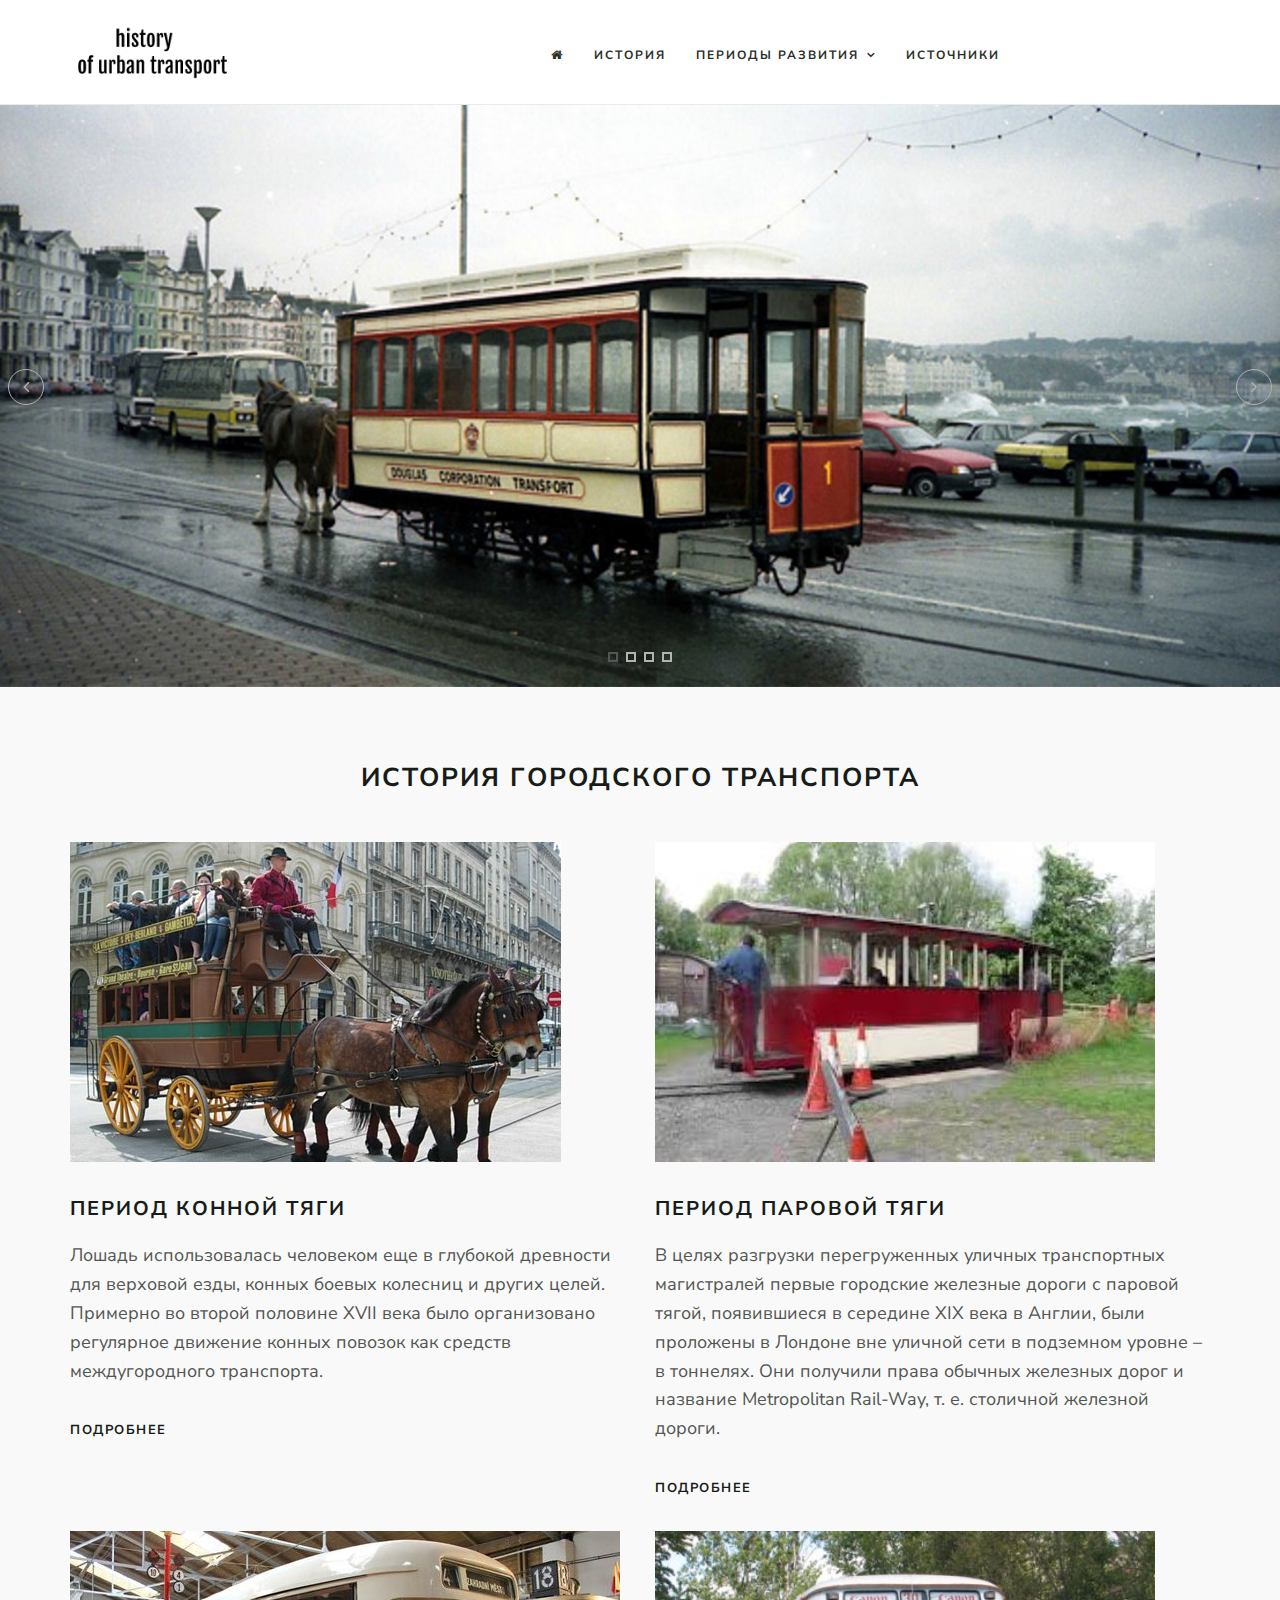
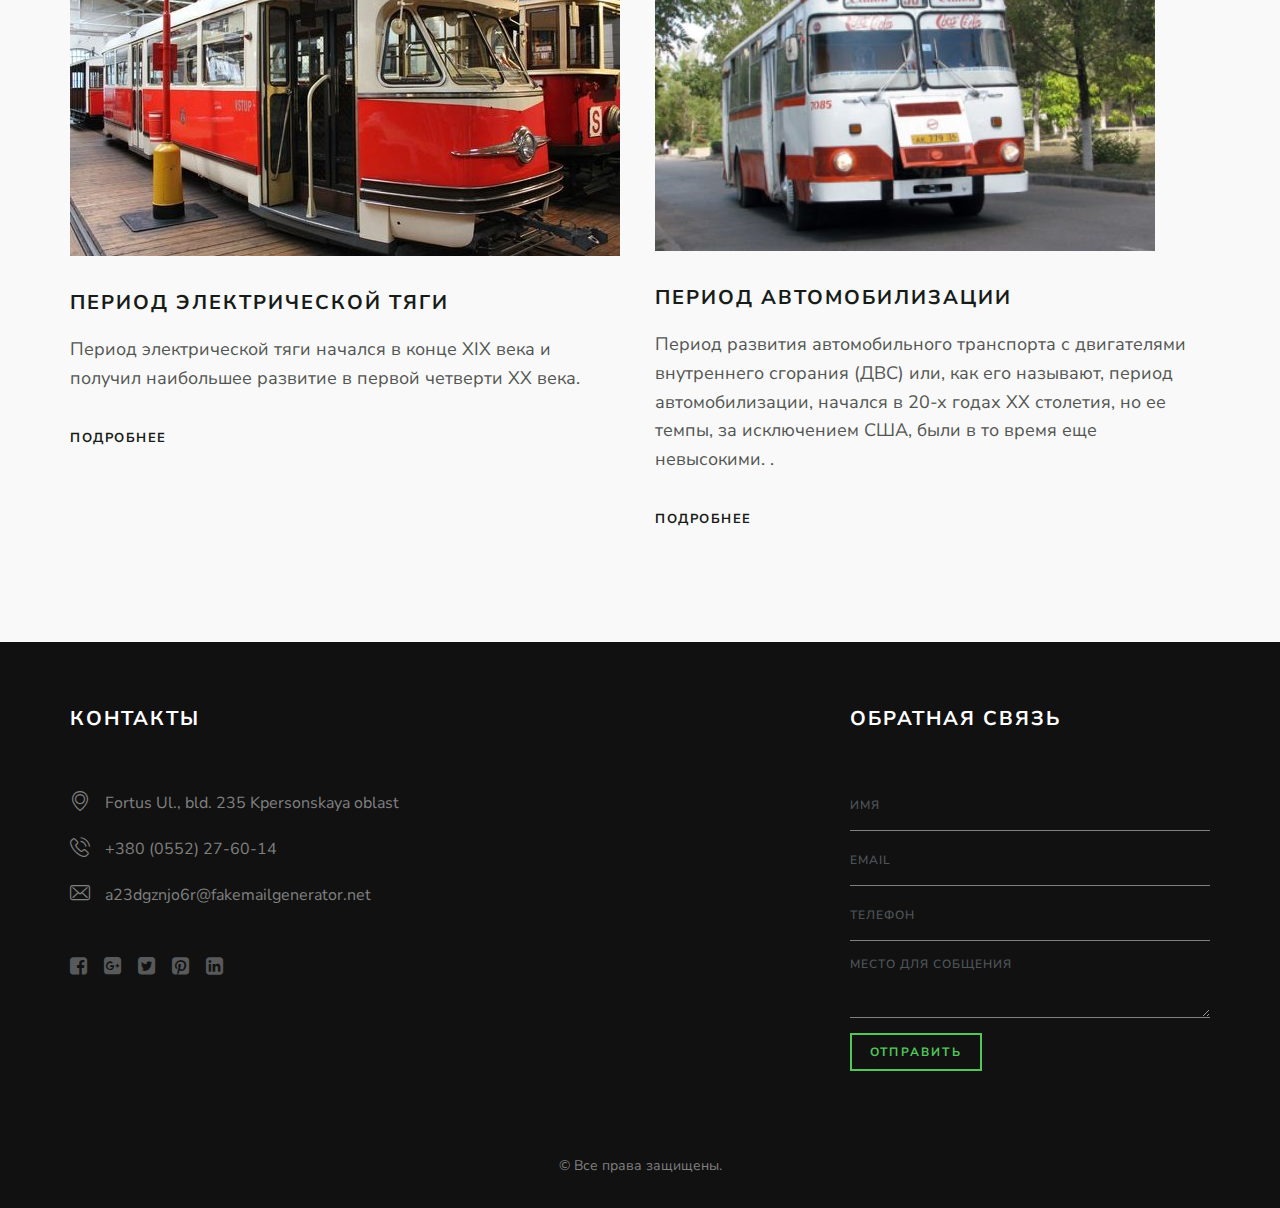
==== index.html @ 73768a70 "final" ====
<!DOCTYPE html>
<html lang="en">

<head>
    <meta charset="utf-8">
    <meta http-equiv="X-UA-Compatible" content="IE=edge">
    <meta name="viewport" content="width=device-width, initial-scale=1">
    <!-- The above 3 meta tags *must* come first in the head; any other head content must come *after* these tags -->
    <meta name="description" content="">
    <meta name="keywords" content="">
    <title>Jessica - Nutritionist Website Template</title>
    <!-- Bootstrap -->
    <link href="css/bootstrap.min.css" rel="stylesheet">
    <!-- Style CSS -->
    <link href="css/style.css" rel="stylesheet">
    <!-- Google Fonts -->
    <link href="https://fonts.googleapis.com/css?family=Nunito+Sans:200,200i,300,300i,400,400i,600,600i,700,700i,800,800i,900,900i"
          rel="stylesheet">
    <link href="https://fonts.googleapis.com/css?family=PT+Serif:400,400i,700,700i" rel="stylesheet">
    <link href="css/owl.carousel.min.css" rel="stylesheet">
    <link href="css/owl.theme.default.css" rel="stylesheet">
    <!-- FontAwesome CSS -->
    <link rel="stylesheet" type="text/css" href="css/fontello.css">
    <link href="css/font-awesome.min.css" rel="stylesheet">
    <!-- HTML5 shim and Respond.js for IE8 support of HTML5 elements and media queries -->
    <!-- WARNING: Respond.js doesn't work if you view the page via file:// -->
    <!--[if lt IE 9]>
    <script src="https://oss.maxcdn.com/html5shiv/3.7.3/html5shiv.min.js"></script>
    <script src="https://oss.maxcdn.com/respond/1.4.2/respond.min.js"></script>
    <![endif]-->
</head>

<body>
<div class="header-wrapper">
    <div class="container">
        <div class="row">
            <div class="col-lg-2 col-md-2 col-sm-12 col-xs-12">
                <a href="index.html"><img src="./images/logo.jpg" alt=""></a>
            </div>
            <div class="col-lg-8 col-md-10 col-sm-12 col-xs-12">
                <div class="navigation">
                    <div id="navigation">
                        <ul>
                            <li class="active"><a href="index.html" title="На главную"><i class="fa fa-home"></i></a>
                            </li>
                            <li><a href="history.html">История</a></li>
                            <li class="has-sub"><a href="">Периоды развития</a>
                                <ul>
                                    <li><a href="period-1.html">Период конной тяги
                                    </a></li>
                                    <li><a href="period-2.html">Период паровой тяги
                                    </a></li>
                                    <li><a href="period-3.html">Период электрической тяги
                                    </a></li>
                                    <li><a href="period-4.html">Период автомобилизации
                                    </a></li>
                                </ul>
                            </li>
                            <li><a href="sources.html">Источники</a></li>
                        </ul>
                    </div>
                </div>
            </div>
        </div>
    </div>
</div>
<!-- header-section close -->
<!-- slider-start -->
<div class="slider">
    <div class="owl-carousel slider">
        <div class="item">
            <div class="slider-img">
                <img src="./images/slider-1.jpg">
            </div>
        </div>
        <div class="item">
            <div class="slider-img">
                <img src="./images/slider-2.jpg">
            </div>
        </div>
        <div class="item">
            <div class="slider-img">
                <img src="./images/slider-3.jpg">
            </div>
        </div>
        <div class="item">
            <div class="slider-img">
                <img src="./images/slider-4.jpg">
            </div>
        </div>
    </div>
</div>
<!-- slider-close -->
<!-- service-start -->
<div class="space-medium bg-light">
    <div class="container">
        <div class="row">
            <div class="col-lg-12 col-md-12 col-sm-12 col-xs-12">
                <div class="section-title">
                    <!-- section title start-->
                    <h1>История городского транспорта</h1>
                </div>
                <!-- /.section title start-->
            </div>
        </div>
        <div class="row">
            <div class="col-lg-6 col-md-6 col-sm-12 col-xs-12">
                <div class="service-block ">
                    <div class="service-img"><a href="#"><img src="./images/service-1.jpg"></a></div>
                    <div class="service-content">
                        <h3><a href="#">Период конной тяги</a></h3>
                        <p> Лошадь использовалась человеком еще в глубокой древности для верховой езды, конных боевых
                            колесниц и других целей. Примерно во второй половине XVII века было организовано регулярное
                            движение конных повозок как средств междугородного транспорта. </p>
                        <a href="period-1.html" class="btn-link">Подробнее</a>
                    </div>
                </div>
            </div>
            <div class="col-lg-6 col-md-6 col-sm-12 col-xs-12">
                <div class="service-block ">
                    <div class="service-img"><a href="#"><img src="./images/service-2.jpg"></a></div>
                    <div class="service-content">
                        <h3><a href="#">Период паровой тяги</a></h3>
                        <p> В целях разгрузки перегруженных уличных транспортных магистралей первые городские железные
                            дороги с паровой тягой, появившиеся в середине XIX века в Англии, были проложены в Лондоне
                            вне уличной сети в подземном уровне – в тоннелях. Они получили права обычных железных дорог
                            и название Metropolitan Rail-Way, т. е. столичной железной дороги.
                        </p>
                        <a href="period-2.html" class="btn-link">Подробнее</a>
                    </div>
                </div>
            </div>
        </div>
        <div class="row">
            <div class="col-lg-6 col-md-6 col-sm-12 col-xs-12">
                <div class="service-block ">
                    <div class="service-img"><a href="#"><img src="./images/service-3.jpg"></a></div>
                    <div class="service-content">
                        <h3><a href="#">Период электрической тяги
                        </a></h3>
                        <p> Период электрической тяги начался в конце XIX века и получил наибольшее развитие в первой
                            четверти XX века. </p>
                        <a href="period-3.html" class="btn-link">Подробнее</a>
                    </div>
                </div>
            </div>
            <div class="col-lg-6 col-md-6 col-sm-12 col-xs-12">
                <div class="service-block ">
                    <div class="service-img"><a href="#"><img src="./images/service-4.jpg"></a></div>
                    <div class="service-content">
                        <h3><a href="#">Период автомобилизации </a></h3>
                        <p>Период развития автомобильного транспорта с двигателями внутреннего сгорания (ДВС) или, как
                            его называют, период автомобилизации, начался в 20-х годах XX столетия, но ее темпы, за
                            исключением США, были в то время еще невысокими.
                            .
                        </p>
                        <a href="period-4.html" class="btn-link">Подробнее</a>
                    </div>
                </div>
            </div>
        </div>
    </div>
</div>
<!-- service-close -->

<!-- footer start -->
<div class="footer">
    <div class="container">
        <div class="row">
            <!-- footer-about-start -->
            <div class="col-lg-4 col-md-4 col-sm-4 col-xs-12 ">
                <div class="footer-widget">
                    <h3 class="footer-title">Контакты</h3>
                    <div class="">
                        <ul>
                            <li><i class="icon-placeholder"></i>Fortus Ul., bld. 235
                                Kрersonskaya oblast
                            </li>
                            <li><i class="icon-phone-call"></i>+380 (0552) 27-60-14</li>
                            <li><i class="icon-envelope"></i>a23dgznjo6r@fakemailgenerator.net</li>
                        </ul>
                    </div>
                    <div class="footer-social">
                        <a href=""><span><i class="fa fa-facebook-square"></i></span></a>
                        <a href=""><span><i class="fa fa-google-plus-square"></i></span> </a>
                        <a href=""><span class="active"><i class="fa fa-twitter-square"></i> </span></a>
                        <a href=""><span><i class=" fa fa-pinterest-square"></i> </span></a>
                        <a href=""><span><i class="fa fa-linkedin-square"></i></span></a></div>
                </div>
            </div>
            <!-- footer-useful links-start -->
            <div class=" col-lg-4 col-md-4 col-sm-4 col-xs-12">
                <div class="footer-widget">
                </div>
            </div>
            <!-- footer-useful links-close -->
            <!-- footer-form-start -->
            <div class=" col-lg-4 col-md-4 col-sm-4 col-xs-12">
                <div class="footer-widget">
                    <h3 class="footer-title">обратная связь</h3>
                    <form>
                        <div class="form-group">
                            <label class="control-label sr-only" for="name"></label>
                            <input id="name" type="text" class="form-control" placeholder="Имя">
                        </div>
                        <div class="form-group">
                            <label class="control-label sr-only" for="Email"></label>
                            <input id="email" type="text" class="form-control" placeholder="Email">
                        </div>
                        <div class="form-group">
                            <label class="control-label sr-only" for="Phone"></label>
                            <input id="phone" type="text" class="form-control" placeholder="Телефон">
                        </div>
                        <div class="form-group">
                            <label class="control-label sr-only" for="textarea"></label>
                            <textarea class="form-control" id="textarea" name="textarea" rows="3"
                                      placeholder="Место для собщения"></textarea>
                        </div>
                        <button class="btn btn-primary btn-sm">отправить</button>
                    </form>
                </div>
            </div>
            <!-- footer-tiny-text-start -->
            <div class="col-lg-12 col-md-12 col-sm-12 col-xs-12">
                <div class="tiny-footer">
                    <p>© Все права защищены.</p>
                </div>
            </div>
            <!-- footer-tiny-text-start -->
            <!-- footer-form-close -->
        </div>
    </div>
</div>
<!-- jQuery (necessary for Bootstrap's JavaScript plugins) -->
<script src="js/jquery.min.js" type="text/javascript"></script>
<!-- Include all compiled plugins (below), or include individual files as needed -->
<script src="js/bootstrap.min.js" type="text/javascript"></script>
<script src="js/navigation.js" type="text/javascript"></script>
<script src="js/menumaker.js" type="text/javascript"></script>
<script type="text/javascript" src="js/jquery.sticky.js"></script>
<script type="text/javascript" src="js/sticky-header.js"></script>
<script type="text/javascript" src="js/owl.carousel.min.js"></script>
<script type="text/javascript" src="js/slider.js"></script>
<script type="text/javascript" src="js/testimonial-slider.js"></script>
</body>

</html>
---- css/style.css ----
@charset "UTF-8";

/* CSS Document */

/*------------------------------------------------------------------

Template Name:      Jessica - Nutritionist Website Template
Version:            1.0.0
Created Date:       9/08/2017 
Created by :        https://easetemplate.com/ 

------------------------------------------------------------------
[CSS Table of contents]

1.  Body / Typography 
2.  Form Elements
3.  Buttons
4.  General / Elements
        4.1 Section space
        4.2 Margin space
        4.3 Padding space
        4.4 Background color
        4.5 Features
        4.7 Call to actions
        4.8 Img hover effect
        4.9 Icon
        -----------------------
5. Header / Navigations
        5.1 Header Regular
        5.2 Header Transparent
        5.3 Navigation Regular
        5.4 Page Header

        -----------------------
6. Slider
        6.1 Slider
        -----------------------
7. Content
8. Footers
9. Pages
    9.1  Service
    9.2  Service Single / sidebar with sidenav
    9.3  Testimonial
    9.4  Contact us
    9.5  Styleguide
    9.6  404 error
    ------------------------------------
10.Blog
    10.1 Blog Default
    10.2 Blog Single
    ------------------------------------
11.Sidebar
    11.1 Widget
    ------------------------------------

13. Media Queries

------------------------------------------------------------------*/

/*-----------------------------------
    1. Body / Typography 
-----------------------------------*/

body { font-family: 'Nunito Sans', sans-serif; font-size: 18px; letter-spacing: 0px; color: #525652; font-weight: 400; line-height: 26px; }
h1, h2, h3, h4, h5, h6 { font-weight: 700; color: #181c18; font-family: 'Nunito Sans', sans-serif; margin: 0px 0px 15px 0px; text-transform: uppercase; letter-spacing: 2px; }
h1 { font-size: 26px; }
h2 { font-size: 22px; line-height: 30px; }
h3 { font-size: 20px; line-height: 34px; }
h4 { font-size: 18px; line-height: 30px; }
h5 { font-size: 16px; line-height: 28px; }
h6 { font-size: 14px; }
p { margin: 0 0 30px; line-height: 1.6; }
p:last-child { margin: 0px; }
ul, ol { list-style: none; margin: 0; padding: 0; }
a { text-decoration: none; color: #181c18; -webkit-transition: all 0.3s; -moz-transition: all 0.3s; transition: all 0.3s; }
a:focus, a:hover { text-decoration: none; color: #52c75a; }
.lead { font-size: 21px; font-weight: 300; line-height: 1.5; font-family: 'PT Serif', serif; color: #52c75a; margin-bottom: 30px; font-style: italic; }
.blockquote { border-bottom: 1px solid #ededed; border-top: 1px solid #ededed; color: #181c18; }
.blockquote-content p { font-family: 'Nunito Sans', sans-serif; color: #181c18; margin-bottom: 15px; margin-top: 15px; line-height: 1.6; font-weight: 400; font-size: 30px; }
.blocquote-author { }
.blockquote-icon { font-size: 30px; color: #52c75a; font-family: FontAwesome; font-style: normal; float: left; margin-right: 15px; margin-top: 8px; }
strong { color: #111; font-weight: 700; margin-right: 8px; }
hr { border-bottom: 1px solid #ededed; margin-bottom: 40px; margin-top: 40px; }

/*----------------------- 
    2 Form Elements:
-------------------------*/
label { }
.control-label { font-size: 12px; letter-spacing: 1.5px; text-transform: uppercase; color: #9b9a98; }
.form-control:focus { }
.textarea.form-control { }
.required { }
.input-group, .form-group { }
.form-control { font-style: normal; text-transform: uppercase; letter-spacing: 1px; border: 0; color: #767a7e; font-size: 12px; font-weight: 600; width: 100%; height: 50px; padding: 10px 0px; line-height: 1.42857143; background-image: none; background-color: transparent; border-radius: 0px; margin-bottom: 10px; -webkit-box-shadow: inset 0 0px 0px rgba(0, 0, 0, .075); box-shadow: inset 0 0px 0px rgba(0, 0, 0, .075); border-bottom: 2px solid #d3d3d3; }
.input-group { position: relative; display: table; border-collapse: separate; }
input[type=checkbox], input[type=radio] { margin: 8px 0 0; margin-top: 1px\9; line-height: normal; }
.input-group-addon { border-radius: 0px; }
input::-webkit-input-placeholder { color: #4d5457 !important; }
textarea::-webkit-input-placeholder { color: #4d5457 !important; }
.input-group-addon { background-color: #eaf0f2; border: 1px solid #eaf0f2; }

/*-------------- align ------------*/

/* =WordPress Core
-------------------------------------------------------------- */

.alignnone { margin: 5px 20px 20px 0; }
.aligncenter, div.aligncenter { display: block; margin: 5px auto 5px auto; }
.alignright { float: right; margin: 0px 0 30px 30px; }
.alignleft { float: left; margin: 0px 30px 0px 0; }
a img.alignright { float: right; margin: 0px 0 30px 30px; }
a img.alignnone { margin: 5px 20px 20px 0; }
a img.alignleft { float: left; margin: 5px 20px 20px 0; }
a img.aligncenter { display: block; margin-left: auto; margin-right: auto; }
.wp-caption { background: #fff; border: 1px solid #f0f0f0; max-width: 96%;    /* Image does not overflow the content area */ padding: 5px 3px 10px; text-align: center; }
.wp-caption.alignnone { margin: 5px 20px 20px 0; }
.wp-caption.alignleft { margin: 5px 20px 20px 0; }
.wp-caption.alignright { margin: 5px 0 20px 20px; }
.wp-caption img { border: 0 none; height: auto; margin: 0; max-width: 98.5%; padding: 0; width: auto; }
.wp-caption p.wp-caption-text { font-size: 11px; line-height: 17px; margin: 0; padding: 0 4px 5px; }

/*-----------------------------------
    3. Buttons 
-----------------------------------*/
.btn { font-family: 'Nunito Sans', sans-serif; font-size: 12px; text-transform: uppercase; font-weight: 700; padding: 12px 22px; margin-bottom: 4px; letter-spacing: 2.2px; border-radius: 0px; border: 2px solid #555555; -webkit-transition: all 0.3s; -moz-transition: all 0.3s; transition: all 0.3s; word-wrap: break-word; white-space: normal !important; }
.btn-primary { background-color: transparent; border: 2px solid #52c75a; color: #52c75a; }
.btn-primary:hover { background-color: #52c75a; border: 2px solid #52c75a; color: #fff; }
.btn-primary.focus, .btn-primary:focus { background-color: #52c75a; border: 2px solid #52c75a; color: #fff; }
.btn-default { background-color: transparent; border: 2px solid #555555; color: #555555; }
.btn-default:hover { background-color: #555555; border: 2px solid #555555; color: #fff; }
.btn-default.focus, .btn-default:focus { background-color: #555555; border: 2px solid #555555; color: #fff; }
.btn-lg { padding: 15px 36px; font-size: 15px; }
.btn-sm { padding: 8px 18px; font-size: 12px; }
.btn-xs { padding: 6px 16px; font-size: 10px; }
.btn-link { color: #181c18; font-size: 13px; font-weight: 700; letter-spacing: 1.5px; text-transform: uppercase; -webkit-transition: all 0.3s; -moz-transition: all 0.3s; transition: all 0.3s; }
.btn-link:hover { color: #52c75a; text-decoration: none; }
button.btn { margin-right: -1px; }

/*-----------------------------------
    4. General / Elements 
-----------------------------------*/

/*----------------------- 
    4.1 Section space :
-------------------------*/

/*Note: Section space help to create top bottom space;*/

.space-small { padding-top: 40px; padding-bottom: 40px; }
.space-medium { padding-top: 80px; padding-bottom: 80px; }
.space-large { padding-top: 120px; padding-bottom: 120px; }
.space-ex-large { padding-top: 140px; padding-bottom: 140px; }

/*----------------------
   4.2 Margin Space
-----------------------*/
.mr10 { margin-right: 10px; }
.ml5 { margin-left: 5px; }
.mb0 { margin-bottom: 0px; }
.mb10 { margin-bottom: 10px; }
.mb20 { margin-bottom: 20px; }
.mb30 { margin-bottom: 30px; }
.mb35 { margin-bottom: 35px; }
.mb40 { margin-bottom: 40px; }
.mb60 { margin-bottom: 60px; }
.mb80 { margin-bottom: 80px; }
.mb100 { margin-bottom: 100px; }
.mb130 { margin-bottom: 130px; }
.mt0 { margin-top: 0px; }
.mt10 { margin-top: 10px; }
.mt20 { margin-top: 20px; }
.mt30 { margin-top: 30px; }
.mt40 { margin-top: 40px; }
.mt60 { margin-top: 60px; }
.mt70 { margin-top: 70px; }
.mt80 { margin-top: 80px; }
.mt100 { margin-top: 100px; }

/*----- less margin space from top --*/
.mt-20 { margin-top: -20px; }
.mt-40 { margin-top: -40px; }
.mt-60 { margin-top: -60px; }
.mt-80 { margin-top: -80px; }

/*-----------------------
   4.3 Padding space
-------------------------*/
.nopadding { padding: 0px; }
.nopr { padding-right: 0px; }
.nopl { padding-left: 0px; }
.pinside10 { padding: 10px; }
.pinside20 { padding: 20px; }
.pinside30 { padding: 30px; }
.pinside40 { padding: 40px; }
.pinside50 { padding: 50px; }
.pinside60 { padding: 60px; }
.pinside80 { padding: 80px; }
.pinside130 { padding: 130px; }
.pdt10 { padding-top: 10px; }
.pdt20 { padding-top: 20px; }
.pdt30 { padding-top: 30px; }
.pdt40 { padding-top: 40px; }
.pdt60 { padding-top: 60px; }
.pdt80 { padding-top: 80px; }
.pdb10 { padding-bottom: 10px; }
.pdb20 { padding-bottom: 20px; }
.pdb30 { padding-bottom: 30px; }
.pdb40 { padding-bottom: 40px; }
.pdb60 { padding-bottom: 60px; }
.pdb80 { padding-bottom: 80px; }
.pdb150 { padding-bottom: 150px; }
.pdl10 { padding-left: 10px; }
.pdl20 { padding-left: 20px; }
.pdl30 { padding-left: 30px; }
.pdl40 { padding-left: 40px; }
.pdl60 { padding-left: 60px; }
.pdl80 { padding-left: 80px; }
.pdr10 { padding-right: 10px; }
.pdr20 { padding-right: 20px; }
.pdr30 { padding-right: 30px; }
.pdr40 { padding-right: 40px; }
.pdr60 { padding-right: 60px; }
.pdr80 { padding-right: 80px; }
.pdtb40 { padding-bottom: 40px; padding-top: 40px; }

/*--------------------------------
4.4 Background & Block color 
----------------------------------*/
.bg-light { background-color: #f9f9f9; }
.bg-primary { background-color: #ffe62c; color: #fff; }
.bg-default { }
.bg-white { background-color: #fff; }
.outline { }
.section-title { margin-bottom: 50px; text-align: center; }
.title { color: #333333; }
.small-title { }
.small-text { padding-top: 20px; font-size: 12px; font-weight: 500; text-align: center; }
.text-white { color: #fff; }
.text-black { color: #111; }
.primary-sidebar { }
.secondary-sidebar { }
.well-block { }
.divider-line { }

/*--------------------------------
4.5 Features Block 
----------------------------------*/
.feature-block { border: 1px solid #ededed; padding: 30px; margin-bottom: 30px; background-color: #fff; }
.feature-text { }
.feature-title { }
.feature-content { margin-left: 80px; }
.feature-section { }
.feature-icon { font-size: 50px; color: #52c75a; margin-bottom: 30px; float: left; }

/*--------------------------------
4.6 Bullet/arrow
----------------------------------*/
.angle, .arrow { position: relative; font-weight: 400; }
.angle-right li:before { font-family: FontAwesome; display: block; position: absolute; left: 0; font-size: 14px; padding-top: 0px; color: #52c75a; content: "\f10c"; }
.arrow-right li:after { font-family: FontAwesome; display: block; position: absolute; right: 15px; font-size: 14px; padding-top: 0px; color: #52c75a; content: "\f105"; bottom: 20px; }
.chekbox { position: relative; color: #777777; font-weight: 400; line-height: 34px; }
.chekbox li:before { font-family: FontAwesome; display: block; position: absolute; left: 0; font-size: 14px; padding-top: 0px; color: #111111; content: "\f046"; }
.chekbox li { padding-left: 25px; }

/*--------------------------------
4.7 Call to actions 
----------------------------------*/
.cta-section { background-color: #25aae1; padding-top: 40px; padding-bottom: 40px; color: #fff; text-align: center; }
.cta-block { }
.cta-text { font-size: 28px; font-style: italic; font-weight: 400; font-family: 'Nunito Sans', sans-serif; margin-bottom: 20px; }
.cta-title { }
.cta-btn { }
.widget-cta-primary { background-color: #25aae1; padding: 30px; border-radius: 5px; color: #fff; margin-bottom: 30px; }
.widget-cta-primary-title { color: #fff; }
.widget-cta-default { background-color: #143575; padding: 30px; border-radius: 5px; color: #fff; margin-bottom: 30px; }
.widget-cta-default-title { color: #fff; }
.widget-cta { background-color: #fff; padding: 30px; border-radius: 5px; border: 1px solid #dfe6ea; margin-bottom: 30px; }
.widget-cta-block { }
.widget-cta-icon { }
.widget-cta-content { }
.widget-cta-title { }
.widget-cta-text { }

/*--------------------------------
 4.8 Image Hover Effect 
----------------------------------*/
img { width: auto; max-width: 100%; height: auto; margin: 0; padding: 0; border-radius: 0px; line-height: normal; vertical-align: middle; }
.imghover { display: block; position: relative; max-width: 100%; }
.imghover::before, .imghover::after { display: block; position: absolute; content: ""; text-align: center; opacity: 0; }
.imghover::before { top: 0; right: 0; bottom: 0; left: 0; }
.imghover::after { top: 55%; left: 50%; padding: 10px; line-height: 10px; margin: -25px 0 0 -25px; content: "\f061"; font-family: "FontAwesome"; font-size: 30px; }
.imghover:hover::before, .imghover:hover::after { opacity: 1; }
.imghover:hover::before { background-color: rgba(17, 22, 17, 0.60); }
.imghover:hover::after { color: #fff; }

/*--------------------------------
4.9 Icon 
----------------------------------*/
.icon { }
.icon-1x { font-size: 18px; }

/* default icon size of font*/
.icon-2x { font-size: 38px; }
.icon-4x { font-size: 65px; }
.icon-6x { font-size: 88px; }
.icon-8x { font-size: 108px; }
.icon-default { color: #aa9144; }
.icon-primary { color: #474954; }
.icon-secondary { color: #fff; }
.icon-white { color: #fff; }

/*--------------------------------
5 Header / Navigations 
----------------------------------*/

/*--------------------
    5.1 Header Regular 
   ----------------------*/

.header-wrapper { z-index: 9; position: relative; padding-top: 25px; padding-bottom: 25px; background-color: #fff; border-bottom: 1px solid #eaeaea; }
.is-sticky .header-wrapper { }
.header-btn { margin-top: 7px; }

/*--------------------------
    5.2 Navigations Regular
   ----------------------------*/
.hero-section { background: url(../images/hero-img.jpg) no-repeat center; background-size: cover; }
.hero-section-caption { margin-top: 110px; margin-bottom: 110px; background-color: #4d8638; border-radius: 6px; }
.hero-title { color: #fff; font-size: 35px; font-weight: 100; line-height: 45px; margin-bottom: 25px; }
#navigation { float: right;  line-height: 1.5; }
#navigation, #navigation ul, #navigation ul li, #navigation ul li a, #navigation #menu-button { margin: 0; padding: 0; border: 0; list-style: none; line-height: 1; display: block; position: relative; -webkit-box-sizing: border-box; -moz-box-sizing: border-box; box-sizing: border-box; }
#navigation:after, #navigation>ul:after { content: "."; display: block; clear: both; visibility: hidden; line-height: 0; height: 0; }
#navigation #menu-button { display: none; }
#navigation { padding-top: 9px; font-family: 'Nunito Sans', sans-serif; -webkit-font-smoothing: antialiased; text-rendering: optimizeLegibility; }
#navigation>ul>li { float: left; }
#navigation.align-center>ul { font-size: 0; text-align: center; }
#navigation.align-center>ul>li { display: inline-block; float: none; }
#navigation.align-center ul ul { text-align: left; }
#navigation.align-right>ul>li { float: right; }
#navigation>ul>li>a { padding: 15px; font-size: 12px; color: #292f29; letter-spacing: 2px; text-decoration: none; font-weight: 700; text-transform: uppercase; }
#navigation>ul>li:hover>a { color: #52c75a; background-color: transparent; }
#navigation>ul>li.has-sub>a { padding-right: 32px; }

/*#navigation>ul>li>a:after {
    position: absolute;
    top: 16px;
    right: -3px;
    height: 2px;
    display: block;
    content: '/';
}
*/
#navigation>ul>li.has-sub>a:before { position: absolute; right: 14px; font-family: FontAwesome; content: "\f107"; -webkit-transition: all .25s ease; -moz-transition: all .25s ease; -ms-transition: all .25s ease; -o-transition: all .25s ease; transition: all .25s ease; }

/*#navigation > ul > li.has-sub:hover > a:before {
 top: 23px;
 height: 0;
}*/
#navigation ul ul { position: absolute; left: -9999px; }
#navigation.align-right ul ul { text-align: right; }
#navigation ul ul li { top: 30px; height: 0; -webkit-transition: all .25s ease; -moz-transition: all .25s ease; -ms-transition: all .25s ease; -o-transition: all .25s ease; transition: all .25s ease; }
#navigation li:hover>ul { left: auto; }
#navigation.align-right li:hover>ul { left: auto; right: 0; }
#navigation li:hover>ul>li { height: 41px; }
#navigation ul ul ul { margin-left: 100%; top: 0; }
#navigation.align-right ul ul ul { margin-left: 0; margin-right: 100%; }
#navigation ul ul li a { background-color: #292f29; padding: 14px 22px; width: 218px; font-size: 12px; text-decoration: none; color: #fff; font-weight: 700; text-transform: uppercase; border-bottom: #383e38 1px solid; letter-spacing: 1.2px; }
#navigation ul ul li:first-child>a { border-top-right-radius: 0px; }
#navigation ul ul li:last-child>a { border-bottom-right-radius: 0px; border-bottom-left-radius: 0px; }
#navigation ul ul li:last-child>a, #navigation ul ul li.last-item>a { border-bottom: 0; }
#navigation ul ul li:hover>a, #navigation ul ul li a:hover { color: #fff; background-color: #383e38; }
#navigation ul ul li.has-sub>a:after { position: absolute; top: 16px; right: 11px; width: 8px; height: 2px; display: block; background: #dddddd; content: ''; }
#navigation.align-right ul ul li.has-sub>a:after { right: auto; left: 11px; }
#navigation ul ul li.has-sub>a:before { position: absolute; top: 13px; right: 14px; display: block; width: 2px; height: 8px; background: #dddddd; content: ''; -webkit-transition: all .25s ease; -moz-transition: all .25s ease; -ms-transition: all .25s ease; -o-transition: all .25s ease; transition: all .25s ease; }
#navigation.align-right ul ul li.has-sub>a:before { right: auto; left: 14px; }
#navigation ul ul>li.has-sub:hover>a:before { top: 17px; height: 0; }
#navigation.small-screen { width: 100%; }
#navigation.small-screen ul { width: 100%; display: none; }
#navigation.small-screen.align-center>ul { text-align: left; }
#navigation.small-screen ul li { width: 100%; border-top: 1px solid #383e38; top: auto; color: #fff; background: #383e38; }
#navigation.small-screen ul ul li, #navigation.small-screen li:hover>ul>li { height: auto; }
#navigation.small-screen ul li a, #navigation.small-screen ul ul li a { width: 100%; border-bottom: 0; padding: 20px 15px; color: #cccfcc; background-color: #292f29; }
#navigation.small-screen>ul>li>a:after { position: absolute; top: 16px; right: -3px; height: 2px; display: block; content: ''; }
#navigation.small-screen>ul>li { float: none; }
#navigation.small-screen ul ul li a { padding-left: 25px; }
#navigation.small-screen ul ul ul li a { padding-left: 35px; }
#navigation.small-screen ul ul li a { color: #fff; background: #292f29; }
#navigation.small-screen ul ul li:hover>a, #navigation.small-screen ul ul li.active>a { color: #fff; background-color: #383e38; }
#navigation.small-screen ul ul, #navigation.small-screen ul ul ul, #navigation.small-screen.align-right ul ul { position: relative; left: 0; width: 100%; margin: 0; text-align: left; }
#navigation.small-screen>ul>li.has-sub>a:after, #navigation.small-screen>ul>li.has-sub>a:before, #navigation.small-screen ul ul>li.has-sub>a:after, #navigation.small-screen ul ul>li.has-sub>a:before { display: none; }
#navigation.small-screen #menu-button { display: block; padding: 18px; color: #fff; cursor: pointer; font-size: 12px; text-transform: uppercase; font-weight: 600; background-color: #292f29; margin-top: 15px; }
#navigation.small-screen #menu-button:after { position: absolute; top: 16px; right: 17px; display: block; height: 12px; width: 20px; border-top: 2px solid #fff; border-bottom: 2px solid #fff; content: ''; }
#navigation.small-screen #menu-button:before { position: absolute; top: 21px; right: 17px; display: block; height: 2px; width: 20px; background: #fff; content: ''; }
#navigation.small-screen #menu-button.menu-opened:after { top: 20px; border: 0; height: 2px; width: 15px; background: #fff; -webkit-transform: rotate(45deg); -moz-transform: rotate(45deg); -ms-transform: rotate(45deg); -o-transform: rotate(45deg); transform: rotate(45deg); }
#navigation.small-screen #menu-button.menu-opened:before { top: 20px; background: #fff; width: 15px; -webkit-transform: rotate(-45deg); -moz-transform: rotate(-45deg); -ms-transform: rotate(-45deg); -o-transform: rotate(-45deg); transform: rotate(-45deg); }
#navigation.small-screen .submenu-button { position: absolute; z-index: 99; right: 0; top: 0; display: block; border-left: 1px solid #383e38; height: 54px; width: 53px; cursor: pointer; }
#navigation.small-screen .submenu-button.submenu-opened { }
#navigation.small-screen ul ul .submenu-button { height: 34px; width: 34px; }
#navigation.small-screen .submenu-button:after { position: absolute; top: 25px; right: 20px; width: 8px; height: 2px; display: block; background: #fff; content: ''; }
#navigation.small-screen ul ul .submenu-button:after { top: 15px; right: 13px; }
#navigation.small-screen .submenu-button.submenu-opened:after { background:; }
#navigation.small-screen .submenu-button:before { position: absolute; top: 22px; right: 23px; display: block; width: 2px; height: 8px; background: #fff; content: ''; }
#navigation.small-screen ul ul .submenu-button:before { top: 12px; right: 16px; }
#navigation.small-screen .submenu-button.submenu-opened:before { display: none; }
#navigation.small-screen.select-list { padding: 5px; }

/*----------------------------------------------
    5.4 Page Header
----------------------------------------------*/
.page-header { background-color: #f2f2f2; background-size: cover; margin: 0px; padding: 0px; border: 0px; }
.page-section { padding-top: 120px; padding-bottom: 120px; }
.page-description { }
.page-description p { }
.page-title { font-size: 30px; font-weight: 600; margin-bottom: 10px; color: #181c18; text-transform: uppercase; letter-spacing: 1px; }
.page-header p { color: #464e47; font-family: 'PT Serif', serif; font-size: 18px; font-style: italic; }
.page-breadcrumb { padding-top: 3px; color: #b5b5b5; }
.page-breadcrumb .breadcrumb { background-color: transparent; padding: 5px 0px; margin-bottom: 0px; font-size: 13px; font-weight: 600; border: none; letter-spacing: 0.5px; text-transform: uppercase; color: #b5b5b5; }
.breadcrumb>li+li:before { padding: 0 5px; color: #b5b5b5; content: "/\00a0"; }
.breadcrumb>li>a { color: #52c75a; }

/*-----------------------------------
    6. Slider 
-------------------------------------*/
.slider { margin-bottom: -30px; height: auto; }

/*
.slider-img {
    background: -moz-linear-gradient(top, rgba(11, 12, 13, 0.6) 0%, rgba(11, 12, 13, 0.6) 100%);
    background: -webkit-linear-gradient(top, rgba(11, 12, 13, 0.6) 0%, rgba(11, 12, 13, 0.6) 100%);
    background: linear-gradient(to bottom, rgba(11, 12, 13, 0.6) 0%, rgba(11, 12, 13, 0.6) 100%);
    filter: progid:DXImageTransform.Microsoft.gradient(startColorstr='#cc1b2429', endColorstr='#cc1b2429', GradientType=0);
    position: relative;
}
*/
.slider-img img { position: relative; z-index: -1; }
.slider-captions { position: absolute; bottom: 150px; width: 100%; color: #fff; }
.slider-title { color: #181c18; font-size: 38px; font-weight: 700; letter-spacing: 2px; line-height: 50px; }
.slider-text { color: #181c18; font-weight: 700; letter-spacing: 1px; }
.slider .owl-dots { text-align: center !important; position: relative; bottom: 40px; }
.slider .owl-nav { text-align: center; }
.slider .owl-nav .owl-prev { position: absolute; top: 42%; left: 0px; color: #b3b3b3; font-size: 18px; margin: 8px; padding-top: 4px; background: transparent; display: block; cursor: pointer; border-radius: 50px; height: 36px; width: 36px; border: 1px solid #b3b3b3; }
.slider .owl-nav .owl-next { position: absolute; top: 42%; right: 0px; color: #b3b3b3; font-size: 18px; margin: 8px; padding-top: 4px; background: transparent; display: block; cursor: pointer; border-radius: 50px; height: 36px; width: 36px; border: 1px solid #b3b3b3; }
.slider .owl-nav .owl-prev:hover { background-color: transparent; border: 2px solid #52c75a; text-decoration: none; color: #52c75a; }
.slider .owl-nav .owl-next:hover { background-color: transparent; border: 2px solid #52c75a; text-decoration: none; color: #52c75a; }
.slider .owl-dots .owl-dot { display: inline-block; zoom: 1; }
.slider .owl-dots .owl-dot span { width: 10px; height: 10px; margin: 5px 4px; background: transparent; border-radius: 0px; border: 2px solid #b3b3b3; display: block; -webkit-backface-visibility: visible; transition: opacity 200ms ease; }
.slider .owl-dots .owl-dot.active span, .owl-theme .owl-dots .owl-dot:hover span { background-color: transparent; border: 2px solid #555555; }
.slider .owl-carousel .owl-item img { width: 100%; }
.slider-profile { position: absolute; bottom: 8px; }
.profile { bottom: -20px; position: absolute; }
.profile img { border-radius: 50%; margin-bottom: 30px; position: relative; }
.back-pic { background-color: #ebebeb; height: 548px; width: 385px; border-radius: 50%; transform: rotate(-140deg); }

/*-----------------------------------
7. before after gallery
-------------------------------------*/
.ba-gallery { }
.left-btn, .right-btn { }
.ba-left-btn { }
.ba-right-btn { }

/*-----------------------------------
8. Footer 
-------------------------------------*/
.footer { background-color: #111111; padding-top: 60px; padding-bottom: 30px; color: #808080; font-weight: 400; }
.footer-title { margin-bottom: 55px; color: #fff; }
.footer-widget { margin-bottom: 30px; }
.footer-widget ul { margin-bottom: 25px; }
.footer-widget ul li { line-height: 1; margin-bottom: 18px; font-size: 16px; margin-top: 25px; }
.footer-widget ul li a { font-size: 14px; color: #8e918e; text-transform: uppercase; letter-spacing: .75px; font-weight: 400; margin-left: 30px; margin-top: 1px; }
.footer-widget ul li a:hover { color: #a5d897; }
.footer-widget ul li i { margin-right: 15px; color: #808080; font-size: 20px; }
.footer-widget .form-control { color: #808080; background-color: transparent; border-bottom: 1px solid #808080; border-radius: 0px; margin-top: -10px; }
.footer-social { margin-top: 50px; }
.footer-social a span { font-size: 20px; padding-right: 12px; color: #58595a; }
.footer-social a span:hover { color: #a5d897; }

/*-------------- tiny footer ------------*/
.tiny-footer { margin-top: 50px; font-size: 14px; color: #808080; text-align: center; }

/*-----------------------------------
9. Pages 
-------------------------------------*/

/*-------------------------
 9.1 About us
---------------------------*/

.about-section { padding-bottom: 55px; padding-top: 55px; }
.about-title { border-bottom: 1px solid #ededed; margin-bottom: 25px; padding-bottom: 10px; }
.about-img img { border-radius: 5px; position: relative; }
.about-icon { }
.build-pic { }
.about-btn { margin-top: -130px; }
.about-list { }
.about-list ul { }
.about-list ul li { padding-left: 20px; margin-bottom: 20px; }
.about-list ul li:before { }
.gallery-slider-carousel { margin-bottom: 80px; }
.gallery-slider-carousel .owl-dots { text-align: center !important; position: relative; bottom: -20px; }
.gallery-slider-carousel .owl-nav { display: none; }
.gallery-slider-carousel .owl-nav .owl-prev { }
.gallery-slider-carousel.owl-nav .owl-next { }
.gallery-slider-carousel .owl-nav .owl-prev, .owl-nav .owl-next:hover { }
.gallery-slider-carousel.owl-dots .owl-dot { display: inline-block; zoom: 1; }
.gallery-slider-carousel .owl-dots .owl-dot span { }
.gallery-slider-carousel .owl-dots .owl-dot.active span, .owl-theme .owl-dots .owl-dot:hover span { }
.gallery-slider-carousel .owl-carousel .owl-item img { }
.play-btn { position: absolute; bottom: 40%; left: 40%; }
.play-link { position: absolute; bottom: 5%; left: 30%; color: #fff; }

/*-------------------------
 9.2  Service / single / sidebar
--------------------------*/
.service-block { margin-bottom: 30px; }
.service-content { margin-top: 30px; }
.service-img img { }
.service-list { }
.service-list ul { margin-bottom: 30px; }
.service-list ul li { margin-left: 20px; line-height: 28px; }

/*----------------- Gallery Wide ---------------*/
.gallery-thumbnail img { width: 100%; }
.gallery-img img { width: 100%; }
.gallery-block { }

/*-----------------------------------------
  service side-nav
 ------------------------------------------*/
.sidenav { margin-bottom: 30px; border-radius: 0px; }
.sidenav ul li { position: relative; font-weight: 600; }
.sidenav ul li a { display: block; color: #181c18; font-size: 13px; font-weight: 700; letter-spacing: 1.2px; padding: 20px 10px 20px 0px; text-transform: uppercase; border-bottom: 1px solid #ededed; }
.sidenav ul li a:hover { color: #52c75a; }
.sidenav ul li.active a { color: #52c75a; border-bottom: 1px solid #52c75a; }
.sidenav ul li.active a:before { color: #52c75a; border-bottom: 1px solid #52c75a; }
.sidenav a:focus, a:active { background-color: transparent; border-bottom: 1px solid #52c75a; }

/*-----------------------------------------
  Diet-plan
 ------------------------------------------*/
.plan-block { border: 1px solid #ededed; padding: 40px; margin-bottom: 30px; }
.plan-header { border-bottom: 1px solid #ededed; margin-bottom: 40px; position: relative; }
.plan-price { padding-right: 0px; position: absolute; bottom: 8px; right: 0; font-size: 30px; color: #52c75a; }
.plan-content { }
.plan-content ul { margin-bottom: 40px; }
.plan-content ul li { margin-left: 25px; line-height: 38px; }

/*--------------------------
 9.5  Testimonial
---------------------------*/
.testimonial-wrapper { }
.testimonial-block { border: 1px solid #ededed; padding: 40px; margin-bottom: 30px; }
.testimonial-block ul { margin-bottom: 50px; }
.testimonial-block ul li { float: left; font-size: 16px; color: #ffcf03; padding-right: 8px; }
.testimonial-icon { margin-bottom: 40px; }
.testimonial-content { text-align: center; }
.testimonial-content ul { margin-bottom: 20px; display: inline-block; }
.testimonial-content ul li { float: left; font-size: 16px; color: #ffcf03; padding-right: 8px; }
.testimonial-pic img { margin-bottom: 20px; }
.testimonial-text { font-size: 18px; font-style: italic; color: #525652; font-weight: 500; margin-top: 20px; }
.testimonial-meta { margin-bottom: 20px; line-height: 1.2; font-size: 13px; text-transform: uppercase; color: #4ec355; letter-spacing: 1.2px; font-weight: 700; margin-top: 0px; display: block; }
.testimonial-wrapper span { line-height: 1.2; font-size: 14px; text-transform: uppercase; color: #fff; letter-spacing: 1.2px; font-weight: 700; }
.testimonial-carousel .owl-dots { text-align: center !important; position: relative; bottom: 0px; }
.testimonial-carousel .owl-nav { display: none; }
.testimonial-carousel .owl-nav .owl-prev { }
.testimonial-carousel.owl-nav .owl-next { }
.testimonial-carousel .owl-nav .owl-prev, .owl-nav .owl-next:hover { }
.testimonial-carousel.owl-dots .owl-dot { display: inline-block; zoom: 1; }
.testimonial-carousel .owl-dots .owl-dot span { }
.testimonial-carousel .owl-dots .owl-dot.active span, .owl-theme .owl-dots .owl-dot:hover span { }
.testimonial-carousel .owl-carousel .owl-item img { }

/*--------------------------
 9.6  team
 ----------------------------*/
.team-block { margin-bottom: 20px; text-align: center; }
.team-section { }
.team-img { margin-bottom: 20px; }
.team-content { text-align: center; }
.team-title { margin-bottom: 4px; }
.team-meta { text-transform: uppercase; font-size: 10px; color: #25aae1; font-weight: 700; }

/*-------------------------
 9.8 Contact us
---------------------------*/
.contact-block { margin-bottom: 30px; padding: 30px; border-radius: 5px; background-color: #25aae1; color: #fff; }
.contact-form { margin-bottom: 30px; border-radius: 5px; }
.contact-head { padding-left: 50px; margin-top: -42px; }
.contact-info h4 { color: #fff; }
.contact-info p { color: #fff; }
.contact-icon { }
.contact-info ul { }
.contact-info ul li { color: #525652; line-height: 2; margin-bottom: 10px; font-size: 15px; }
.contact-info ul li i { margin-right: 16px; color: #52c65a; font-size: 24px; }
.contact-info ul li:last-child { border-bottom: 0px; }
.contact-title { }
.get-in-touch { }
.contact-social { margin-bottom: 22px; }
.contact-social ul { margin-top: -1px; }
.contact-social ul li { line-height: 1; margin-bottom: 8px; }
.contact-social-btn { border-radius: 0px; display: inline-block; line-height: 1.5; font-size: 22px; color: #fff; }
.contact-social span { margin-left: 8px; font-size: 14px; font-weight: 700; text-transform: uppercase; }
.btn-twitter { background: transparent; color: #00aced; }
.btn-twitter:hover, .btn-twitter:active { background: transparent; color: #00aced; }
.btn-facebook { background: transparent; color: #3B5997; }
.btn-facebook:hover, .btn-facebook:active { background: transparent; color: #3B5997; }
.btn-googleplus { background: transparent; color: #D64937; }
.btn-googleplus:hover, .btn-googleplus:active { background: transparent; color: #D64937; }
.btn-instagram { background: transparent; color: #fb3958; }
.btn-instagram:hover, .btn-instagram:active { background: transparent; color: #fb3958; }
.btn-linkedin { background: #0074A1; color: #fff; }
.btn-linkedin:hover, .btn-linkedin:active { background: #006288; color: #fff; }
.btn-social { margin: 20px 0px 25px 0px; -webkit-font-smoothing: antialiased; font-size: 12px; }
.contact-social { }
.contact-social a span { }
.contact-social a span:hover { }

/*------------------------
10. Blog pages
--------------------------*/

/*----- post-----*/

.post-holder { border-bottom: 1px solid #dfdfdf; margin-bottom: 30px; }
.post-block { margin-bottom: 30px; }
.post-img img { border-radius: 0px; }
.post-header { margin-bottom: 20px; margin-top: 20px; }
.post-content { margin-top: 30px; }
.sticky-box, .video-box { height: 50px; width: 50px; background-color: #8e1e1a; position: absolute; z-index: 8; top: 20px; right: 0px; left: 20px; border-radius: 50px; padding-top: 2px; line-height: 1; }
.post-sticky, .post-video { position: absolute; bottom: 48%; left: 48%; font-size: 60px; color: #fff; }
.video-block { position: absolute; bottom: 48%; left: 48%; font-size: 60px; color: #fff; }

/*----- meta -----*/
.meta { font-size: 13px; margin-bottom: 10px; font-weight: 700; text-transform: uppercase; }
.meta i { color: #25aae1; margin-right: 5px; }
.meta-date .meta-author, .meta-comments { color: #8e908e; }
.meta-categories { color: #4ec355; }
.meta-date, .meta-author, .meta-comments, .meta-categories { margin-right: 10px; }
.meta-tag { }

/*----- pagination -----*/
.pagination { display: inline-block; padding-left: 0; margin: 20px 0; }
.st-pagination { text-align: center; margin-top: 30px; }
.st-pagination .pagination>li>a, .pagination>li>span { position: relative; float: left; line-height: 1.6; color: #333333; letter-spacing: 2px; text-decoration: none; font-size: 11px; border-radius: 0px; border: 1px solid #333333; background-color: transparent; font-weight: 700; text-transform: uppercase; margin-right: 8px; margin-bottom: 5px; }
.st-pagination .pagination>li>a:focus, .st-pagination .pagination>li>a:hover, .st-pagination .pagination>li>span:focus, .st-pagination .pagination>li>span:hover { z-index: 2; color: #fff; background-color: #333333; border: #333 1px solid; }
.st-pagination .pagination>li:first-child>a, .st-pagination .pagination>li:first-child>span { margin-left: 0; border-radius: 0px; }
.st-pagination .pagination>li:last-child>a, .st-pagination .pagination>li:last-child>span { border-radius: 0px; }
.st-pagination .pagination>.active>a, .st-pagination .pagination>.active>a:focus, .st-pagination .pagination>.active>a:hover, .st-pagination .pagination>.active>span, .st-pagination .pagination>.active>span:focus, .st-pagination .pagination>.active>span:hover { z-index: 3; color: #fff; cursor: default; background-color: #333; border: 1px solid #333; }
.related-post-block { border-bottom: 1px solid #ededed; border-top: 1px solid #ededed; margin-bottom: 30px; }
.related-post-title { margin-top: 30px; }
.related-post { }
.related-img img { margin-bottom: 30px; }
.related-post-content { margin-bottom: 30px; }
.post-meta { margin-right: 20px; line-height: 0px; }

/*----- prev-next-----*/
.post-navigation { background-color: #ededed; padding: 30px; }
.nav-links { text-decoration: none; }
.nav-previous { }
.prev-link, .next-link { color: #4f544f; font-size: 12px; font-weight: 700; letter-spacing: 1px; text-transform: uppercase; -webkit-transition: all 0.3s; -moz-transition: all 0.3s; transition: all 0.3s; }
.prev-link, .next-link:hover { color: #52c75a; text-decoration: none; }
.prev-link i { }
.next-link i { }
.nav-next { }
.next-link { }
.previous-next-title { margin-top: 20px; }

/*----- Author-post -----*/
.author-block { margin-top: 40px; margin-bottom: 30px; text-align: center; }
.author-header { margin-bottom: -15px; }
.author-content { margin-top: 17px; }
.author-img { margin-bottom: 20px; }
.author-title { }
.author-post-content { }
.author-meta { font-size: 12px; color: #abafab; letter-spacing: 1px; text-transform: uppercase; }

/*----- Comments -----*/
.comment-area { margin-top: 40px; margin-bottom: 30px; border-top: 1px solid #ededed; border-bottom: 1px solid #ededed; }
.comment-title { font-size: 22px; line-height: 22px; margin-bottom: 30px; margin-top: 30px; }
.comment-list { margin-top: 40px; }
.comment { }
.comment-body { }
.comment-header { position: relative; }
.comment-author { }
.comment-author img { float: left; }
.comment-info { padding-left: 100px; }
.user-title { font-size: 18px; float: left; margin-bottom: 0px; margin-right: 30px; }
.comment-meta-date { padding-bottom: 10px; color: #9a9fa4; font-size: 12px; font-weight: 700; letter-spacing: .75px; text-transform: uppercase; position: absolute; right: 5px; top: 0; }
.comment-content { margin-bottom: 10px; font-size: 16px; }
.reply-link { }
.childern { padding: 45px; background-color: #ededed; padding-right: 0px; margin-left: 100px; }

/*----- leave-Comments -----*/
.leave-comments { }

/*------------------------
 13. Sidebar / Widgets
--------------------------*/

/*----- widget -----*/

.widget { margin-bottom: 30px; padding: 30px; border-radius: 0px; background-color: transparent; border: 1px solid #ededed; }
.widget-title { color: #181c18; font-size: 18px; font-weight: 700; text-transform: uppercase; border-bottom: 1px solid #ededed; padding-bottom: 10px; margin-bottom: 30px; }
.widget-title:after { }
.widget ul { }
.widget ul li { }
.widget ul li a { }
.widget-categories, .widget-archives ul li a:hover { color: #111; }
.widget-categories, .widget-archives { }
.widget-categories ul li, .widget-archives ul li { position: relative; margin-bottom: 8px; }
.widget-categories ul li a, .widget-archives ul li a { padding: 0px 0px 0px 18px; font-size: 13px; font-weight: 700; color: #797f82; display: block; text-transform: uppercase; letter-spacing: 1.2; }
.widget-archives { }
.recent-post { margin-bottom: 30px; }
.recent-img img { }
.recent-pic { float: left; margin-right: 20px; }
.recent-title { line-height: 22px; font-size: 14px; }
.widget-tags { }
.widget-tags a { color: #888888; padding: 5px 12px; background-color: transparent; display: inline-block; margin-bottom: 5px; border-radius: 0px; font-size: 10px; font-weight: 700; text-transform: uppercase; letter-spacing: 1px; line-height: 20px; margin-right: 5px; border: 1px solid #888888; }
.widget-tags a:hover { background-color: #111; color: #fff; border: 1px solid #111; }
.widget-search { margin-bottom: 30px; }
.widget-search button { background-color: transparent; border: #143575; color: #181c18; font-size: 13px; position: absolute; right: 0px; padding: 13px 4px; position: absolute; bottom: 0; }
.widget-search .form-control { height: 52px; }
.search-form { position: relative; }

/*-------------styleguide-------------*/
.box-info { font-size: 16px; line-height: 1.6; }
.circle-default-color { background-color: #181c18; height: 162px; width: 162px; border-radius: 50%; border: 5px solid #5d605d; }
.circle-primary-color { background-color: #52c75a; height: 162px; width: 162px; border-radius: 50%; border: 5px solid #86d88b; }
.circle-heading-color { background-color: #181c18; height: 162px; width: 162px; border-radius: 50%; border: 5px solid #5d605d; }
.circle-secondary-color { background-color: #525652; height: 162px; width: 162px; border-radius: 50%; border: 5px solid #868886; }
.box-bg-color { }
.unordered ul { list-style: none; padding-left: 18px; }
.unordered ul li { line-height: 2; }
.ordered ol { list-style: decimal; margin-left: 20px; }
.ordered ol li { line-height: 2; }
.altenate { }
.altenate ul { list-style: none; }
.altenate ul li { border-bottom: 1px solid #e1e0dd; line-height: 2.5; }
.box-table { padding: 16px 30px; margin: 0 -15px 15px; border-color:; border: 1px solid #dbdad8; }
.unordered i { margin-right: 10px; color: #ff8119; font-size: 16px; }

/*-------------404 error-------------*/
.error { text-align: center; position: relative; }
.error-content { position: absolute; text-align: center; top: 250px; left: 34%; }
.error-icon { }
.error-heading { font-size: 200px; margin-top: 120px; font-weight: 900; }
.error-meta { font-size: 22px; font-weight: 700; letter-spacing: 70px; text-transform: uppercase; display: block; margin-top: 80px; position: absolute; left: 10px; }
.error-text { font-size: 18px; position: absolute; margin-top: 150px; font-weight: 400; }
.error-btn { position: absolute; margin-top: 240px; left: 70px; }

/*-------------map-------------*/
#map { }
#contact-map { width: 100%; height: 400px; }

/*-------------FAQ-------------*/
.faq-question { margin-bottom: 40px; }

/*--------------------------------
14. Accodrion 
----------------------------------*/
.st-accordion { }
.st-accordion .panel { box-shadow: none; }
.st-accordion .sign { color: #a0729a; padding: 0 2px; position: absolute; left: -30px; top: 2px; }
.st-accordion .accordion .panel-heading.active .sign { color: #a0729a; }
.st-accordion .panel-title { margin-top: 0; margin-bottom: 0; font-size: 18px; color: #393538; position: relative; font-weight: 500; }
.sign { color: #a0729a; padding: 0 2px; top: 6px; }
.st-accordion .panel-heading.active .sign { color: #a0729a; }
.st-accordion .panel { margin-bottom: 20px; background-color: transparent; border: 1px solid #e4e9ea; border-radius: 0px; }
.st-accordion .panel-default { border-color: transparent; }
.st-accordion .panel-group .panel { margin-bottom: 10px; border-radius: 0px; border-bottom: 1px solid #ededed; }
.st-accordion .panel-default>.panel-heading { color: #323734; background-color: transparent; border-bottom: 1px solid #e4e9ea; padding: 30px 0px; }
.st-accordion .panel-group .panel-heading+.panel-collapse>.list-group, .st-accordion .panel-group .panel-heading+.panel-collapse>.panel-body { border-bottom: 1px solid #e5e5e5; }
.st-accordion .panel-body { padding: 30px 0px; }
.st-accordion .panel-body p:last-child { margin-bottom: 0px; }
.st-accordion .panel-group .panel-heading+.panel-collapse>.list-group, .panel-group .panel-heading+.panel-collapse>.panel-body { border-bottom: 1px solid #e5e5e5; }

/*==========  Non-Mobile First Method  ==========*/

/* Large Devices, Wide Screens */
@media only screen and (max-width:1200px) {
    .slider-captions { bottom: 50px; }
    .slider-title { font-size: 24px; line-height: 36px; font-weight: 700; }
    .slider .owl-nav .owl-prev { display: none; }
    .slider .owl-nav .owl-next { display: none; }
    .page-section { padding-bottom: 50px; padding-top: 50px; }
}

/* Medium Devices, Desktops */
@media only screen and (max-width:992px) { }

/* Small Devices, Tablets */
@media only screen and (max-width:768px) {
    .slider-captions { bottom: 80px; }
    .slider-title { font-size: 24px; line-height: 12px; font-weight: 700; }
    .slider .owl-nav .owl-prev { display: none; }
    .slider .owl-nav .owl-next { display: none; }
    .page-section { padding-bottom: 50px; padding-top: 50px; }
    .error-content { position: absolute; text-align: center; top: 130px; left: 24%; }
}

/* Extra Small Devices, Phones */
@media only screen and (max-width:480px) {
    .slider-captions { bottom: 40px; }
    .slider-title { font-size: 16px; line-height: 12px; font-weight: 700; }
    .slider .owl-nav .owl-prev { display: none; }
    .slider .owl-nav .owl-next { display: none; }
    .page-section { padding-bottom: 30px; padding-top: 30px; }
    .plan-price { position: initial; }
    .comment-meta-date { position: inherit; }
    .error { text-align: center; position: relative; margin-bottom: 70px; }
    .error-content { position: absolute; text-align: center; top: 60px; left: 14%; }
    .error-content h3 { font-size: 10px; }
    .error-icon { }
    .error-heading { font-size: 80px; margin-top: 20px; font-weight: 900; }
    .error-meta { font-size: 12px; font-weight: 700; letter-spacing: 24px; text-transform: uppercase; display: block; margin-top: 5px; position: absolute; left: 30px; }
    .error-text { font-size: 10px; position: absolute; margin-top: 30px; font-weight: 400; }
    .error-btn { position: absolute; margin-top: 120px; left: 10px; }
}

/* Custom, iPhone Retina */
@media only screen and (max-width:320px) {
    .slider-captions { bottom: 40px; }
    .slider-title { font-size: 16px; line-height: 12px; font-weight: 700; }
    .slider .owl-nav .owl-prev { display: none; }
    .slider .owl-nav .owl-next { display: none; }
    .page-section { padding-bottom: 30px; padding-top: 30px; }
    .plan-price { position: inherit; }
    .comment-meta-date { position: initial; }
    .error { text-align: center; position: relative; margin-bottom: 70px; }
    .error-content { position: absolute; text-align: center; top: 60px; left: 14%; }
    .error-content h3 { font-size: 10px; }
    .error-icon { }
    .error-heading { font-size: 80px; margin-top: 20px; font-weight: 900; }
    .error-meta { font-size: 12px; font-weight: 700; letter-spacing: 24px; text-transform: uppercase; display: block; margin-top: 5px; position: absolute; left: 30px; }
    .error-text { font-size: 10px; position: absolute; margin-top: 30px; font-weight: 400; }
    .error-btn { position: absolute; margin-top: 120px; left: 10px; }
}
---- css/fontello.css ----
@font-face {
  font-family: 'fontello';
  src: url('../fonts/fontello.eot?97244285');
  src: url('../fonts/fontello.eot?97244285#iefix') format('embedded-opentype'),
       url('../fonts/fontello.woff2?97244285') format('woff2'),
       url('../fonts/fontello.woff?97244285') format('woff'),
       url('../fonts/fontello.ttf?97244285') format('truetype'),
       url('../fonts/fontello.svg?97244285#fontello') format('svg');
  font-weight: normal;
  font-style: normal;
}
/* Chrome hack: SVG is rendered more smooth in Windozze. 100% magic, uncomment if you need it. */
/* Note, that will break hinting! In other OS-es font will be not as sharp as it could be */
/*
@media screen and (-webkit-min-device-pixel-ratio:0) {
  @font-face {
    font-family: 'fontello';
    src: url('../font/fontello.svg?97244285#fontello') format('svg');
  }
}
*/
 
 [class^="icon-"]:before, [class*=" icon-"]:before {
  font-family: "fontello";
  font-style: normal;
  font-weight: normal;
  speak: none;
 
  display: inline-block;
  text-decoration: inherit;
  width: 1em;
 
  text-align: center;
  /* opacity: .8; */
 
  /* For safety - reset parent styles, that can break glyph codes*/
  font-variant: normal;
  text-transform: none;
 
  /* fix buttons height, for twitter bootstrap */
  line-height: 1em;
 
  /* Animation center compensation - margins should be symmetric */
  /* remove if not needed */

 
  /* you can be more comfortable with increased icons size */
  /* font-size: 120%; */
 
  /* Font smoothing. That was taken from TWBS */
  -webkit-font-smoothing: antialiased;
  -moz-osx-font-smoothing: grayscale;
 
  /* Uncomment for 3D effect */
  /* text-shadow: 1px 1px 1px rgba(127, 127, 127, 0.3); */
}
 
.icon-next-11:before { content: '\e800'; } /* '' */
.icon-back-8:before { content: '\e801'; } /* '' */
.icon-placeholder:before { content: '\e802'; } /* '' */
.icon-envelope:before { content: '\e803'; } /* '' */
.icon-phone-call:before { content: '\e804'; } /* '' */
.icon-fitness:before { content: '\e806'; } /* '' */
.icon-charging:before { content: '\e807'; } /* '' */
.icon-restaurant:before { content: '\e808'; } /* '' */
.icon-push-pin:before { content: '\e809'; } /* '' */
.icon-bell-pepper:before { content: '\e80a'; } /* '' */
.icon-bread:before { content: '\e80b'; } /* '' */
.icon-bread-1:before { content: '\e80c'; } /* '' */
.icon-broccoli:before { content: '\e80d'; } /* '' */
.icon-brussels-sprouts:before { content: '\e80e'; } /* '' */
.icon-cabbage:before { content: '\e80f'; } /* '' */
.icon-cabbage-1:before { content: '\e810'; } /* '' */
.icon-carrot:before { content: '\e811'; } /* '' */
.icon-cheese:before { content: '\e812'; } /* '' */
.icon-cherry:before { content: '\e813'; } /* '' */
.icon-corn:before { content: '\e814'; } /* '' */
.icon-cucumbers:before { content: '\e815'; } /* '' */
.icon-eggplant:before { content: '\e816'; } /* '' */
.icon-eggs:before { content: '\e817'; } /* '' */
.icon-fish:before { content: '\e818'; } /* '' */
.icon-garlic:before { content: '\e819'; } /* '' */
.icon-grapes:before { content: '\e81a'; } /* '' */
.icon-ham:before { content: '\e81b'; } /* '' */
.icon-hot-pepper:before { content: '\e81c'; } /* '' */
.icon-kiwi:before { content: '\e81d'; } /* '' */
.icon-lemon:before { content: '\e81e'; } /* '' */
.icon-mango:before { content: '\e81f'; } /* '' */
.icon-mushrooms:before { content: '\e820'; } /* '' */
.icon-olives:before { content: '\e821'; } /* '' */
.icon-onion:before { content: '\e822'; } /* '' */
.icon-orange:before { content: '\e823'; } /* '' */
.icon-peach:before { content: '\e824'; } /* '' */
.icon-pear:before { content: '\e825'; } /* '' */
.icon-peas:before { content: '\e826'; } /* '' */
.icon-pineapple:before { content: '\e827'; } /* '' */
.icon-pomegranate:before { content: '\e828'; } /* '' */
.icon-potato:before { content: '\e829'; } /* '' */
.icon-pumpkin:before { content: '\e82a'; } /* '' */
.icon-radish:before { content: '\e82b'; } /* '' */
.icon-raspberries:before { content: '\e82c'; } /* '' */
.icon-ribs:before { content: '\e82d'; } /* '' */
.icon-sausage:before { content: '\e82e'; } /* '' */
.icon-sausage-1:before { content: '\e82f'; } /* '' */
.icon-sausage-2:before { content: '\e830'; } /* '' */
.icon-sausage-3:before { content: '\e831'; } /* '' */
.icon-steak:before { content: '\e832'; } /* '' */
.icon-strawberry:before { content: '\e833'; } /* '' */
.icon-toast:before { content: '\e834'; } /* '' */
.icon-tomato:before { content: '\e835'; } /* '' */
.icon-watermelon:before { content: '\e836'; } /* '' */
.icon-apple:before { content: '\e837'; } /* '' */
.icon-avocado:before { content: '\e838'; } /* '' */
.icon-bacon:before { content: '\e839'; } /* '' */
.icon-banana:before { content: '\e83a'; } /* '' */
.icon-beet:before { content: '\e83b'; } /* '' */
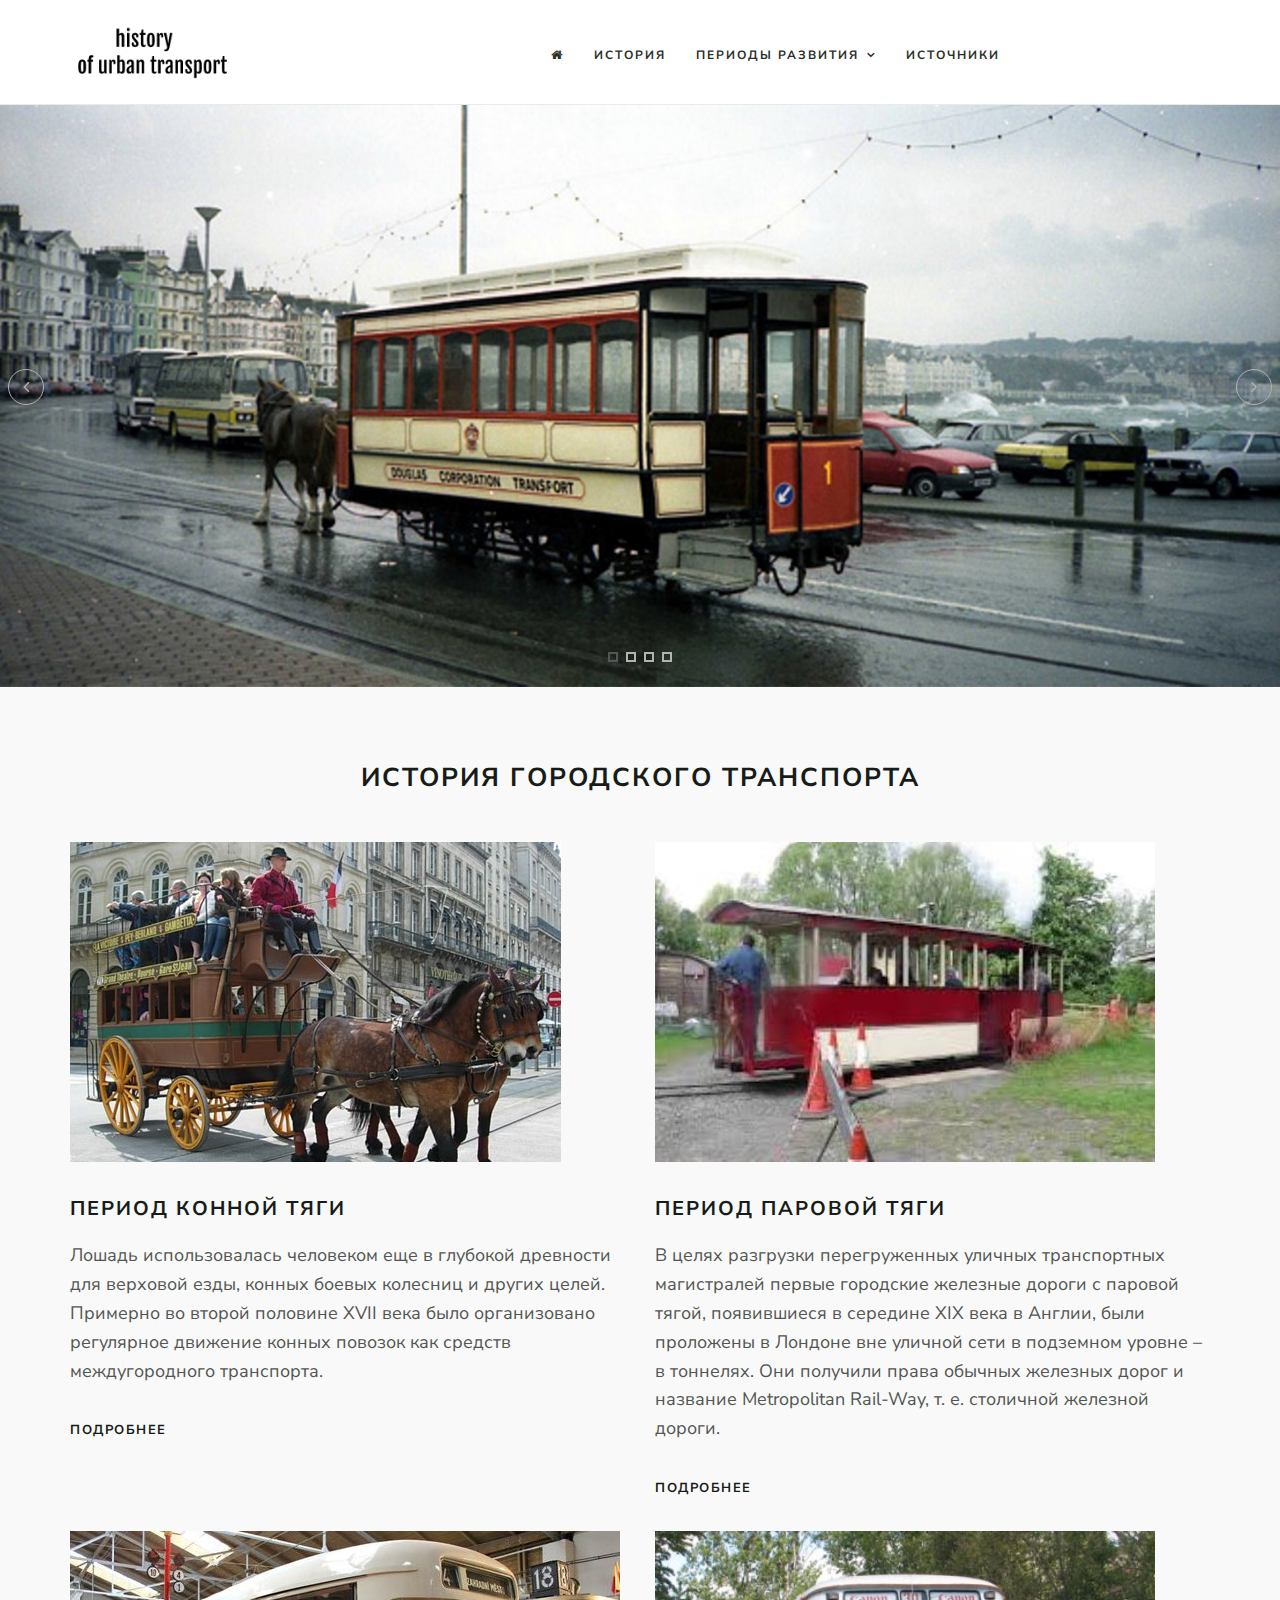
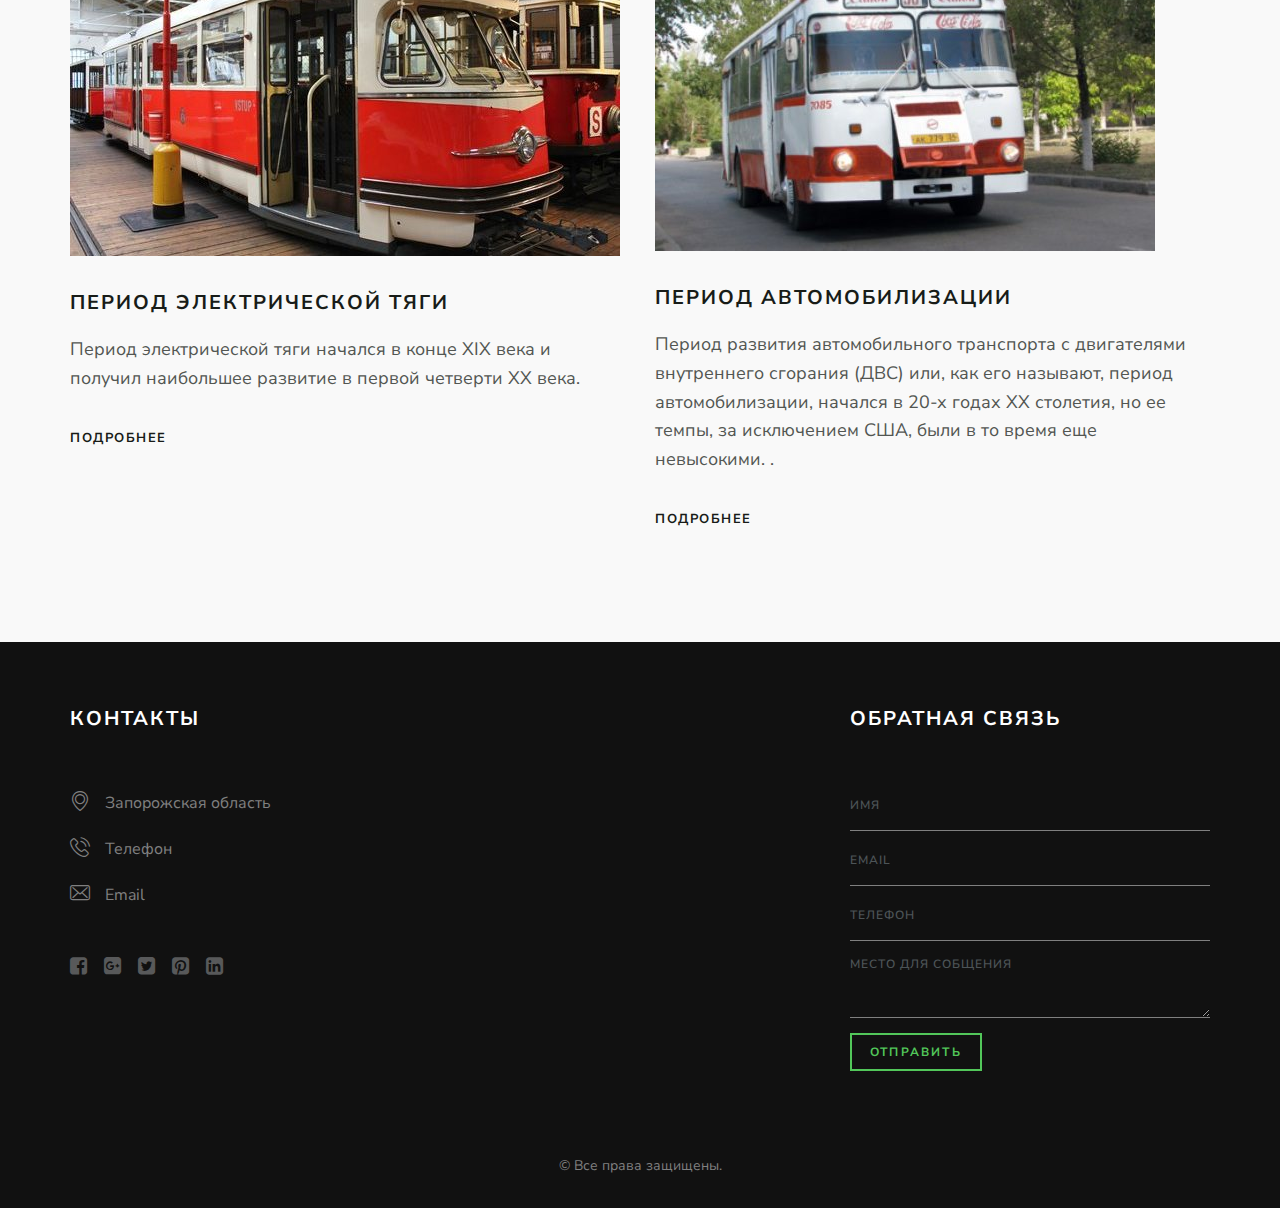
==== commit 90b2d123: "changes" ====
--- a/index.html
+++ b/index.html
@@ -8,7 +8,7 @@
     <!-- The above 3 meta tags *must* come first in the head; any other head content must come *after* these tags -->
     <meta name="description" content="">
     <meta name="keywords" content="">
-    <title>Jessica - Nutritionist Website Template</title>
+    <title>История городского транспорта</title>
     <!-- Bootstrap -->
     <link href="css/bootstrap.min.css" rel="stylesheet">
     <!-- Style CSS -->
@@ -173,11 +173,10 @@
                     <h3 class="footer-title">Контакты</h3>
                     <div class="">
                         <ul>
-                            <li><i class="icon-placeholder"></i>Fortus Ul., bld. 235
-                                Kрersonskaya oblast
+                            <li><i class="icon-placeholder"></i>Запорожская область
                             </li>
-                            <li><i class="icon-phone-call"></i>+380 (0552) 27-60-14</li>
-                            <li><i class="icon-envelope"></i>a23dgznjo6r@fakemailgenerator.net</li>
+                            <li><i class="icon-phone-call"></i>Телефон</li>
+                            <li><i class="icon-envelope"></i>Email</li>
                         </ul>
                     </div>
                     <div class="footer-social">
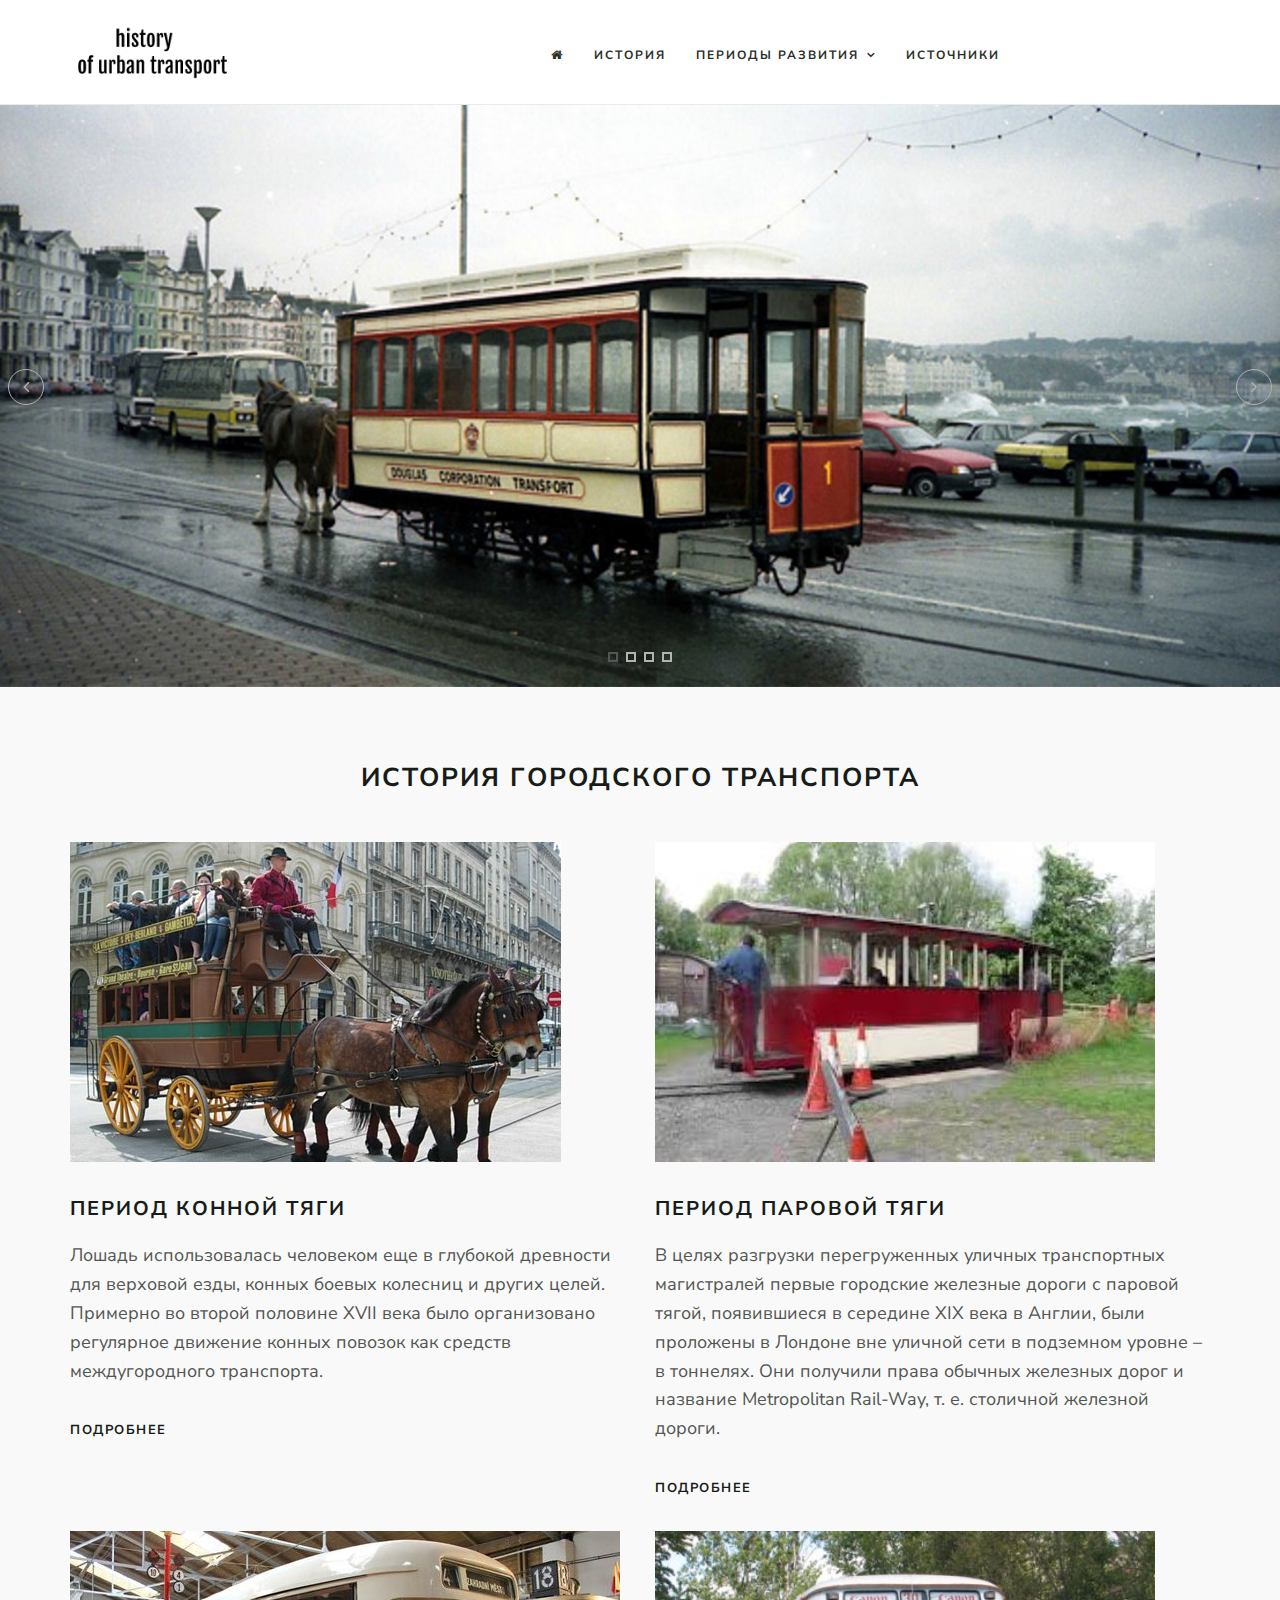
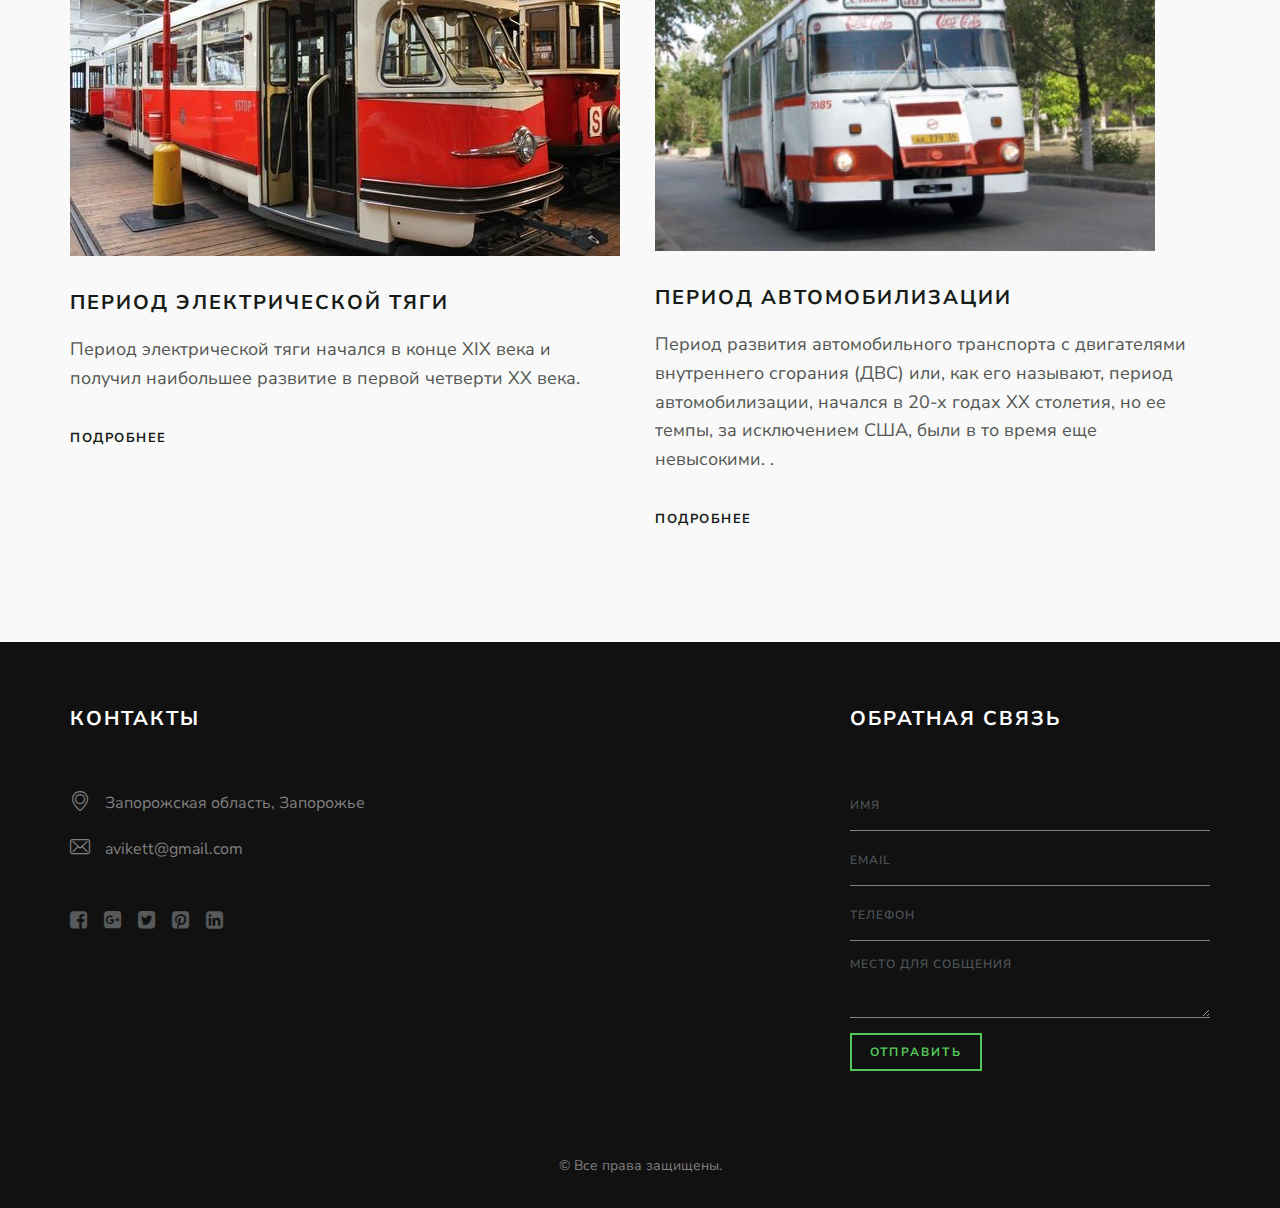
==== commit 6f54b8d2: "footer edit" ====
--- a/index.html
+++ b/index.html
@@ -173,10 +173,9 @@
                     <h3 class="footer-title">Контакты</h3>
                     <div class="">
                         <ul>
-                            <li><i class="icon-placeholder"></i>Запорожская область
+                            <li><i class="icon-placeholder"></i>Запорожская область, Запорожье
                             </li>
-                            <li><i class="icon-phone-call"></i>Телефон</li>
-                            <li><i class="icon-envelope"></i>Email</li>
+                            <li><i class="icon-envelope"></i>avikett@gmail.com</li>
                         </ul>
                     </div>
                     <div class="footer-social">
